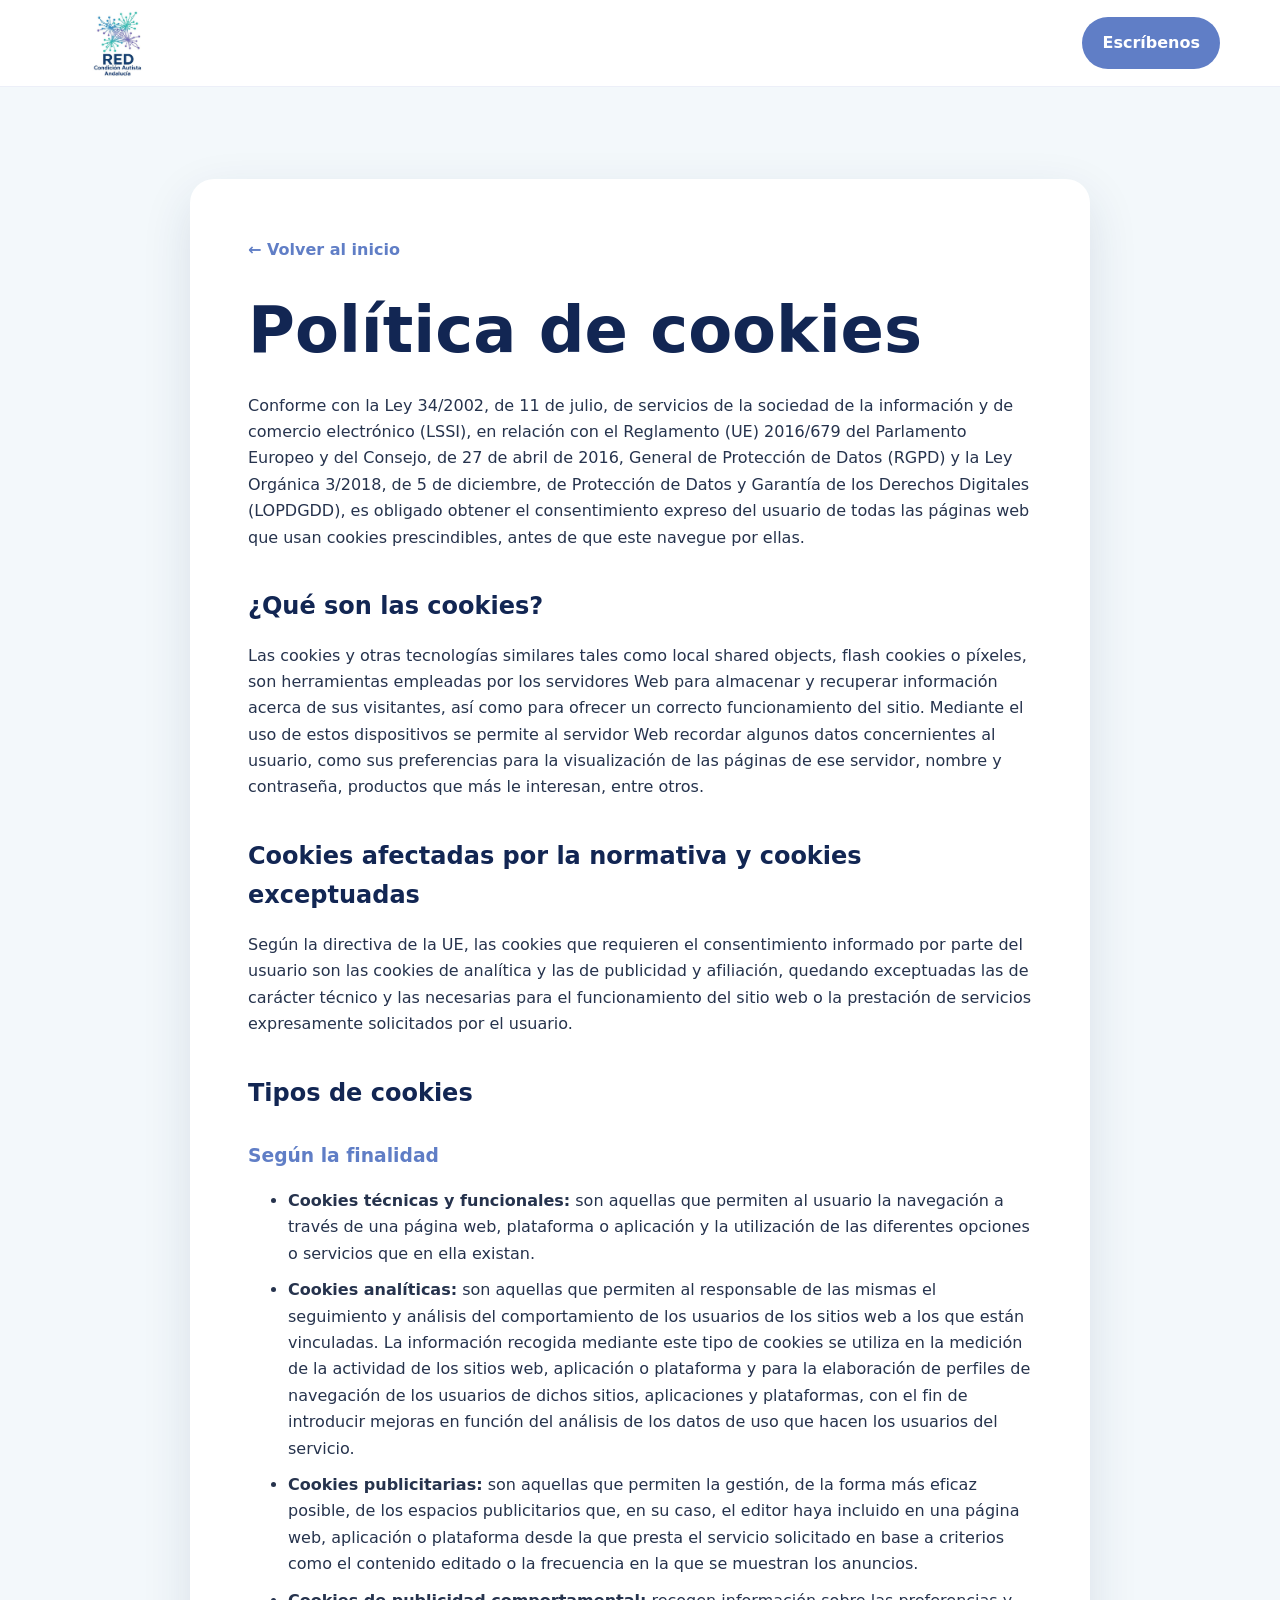
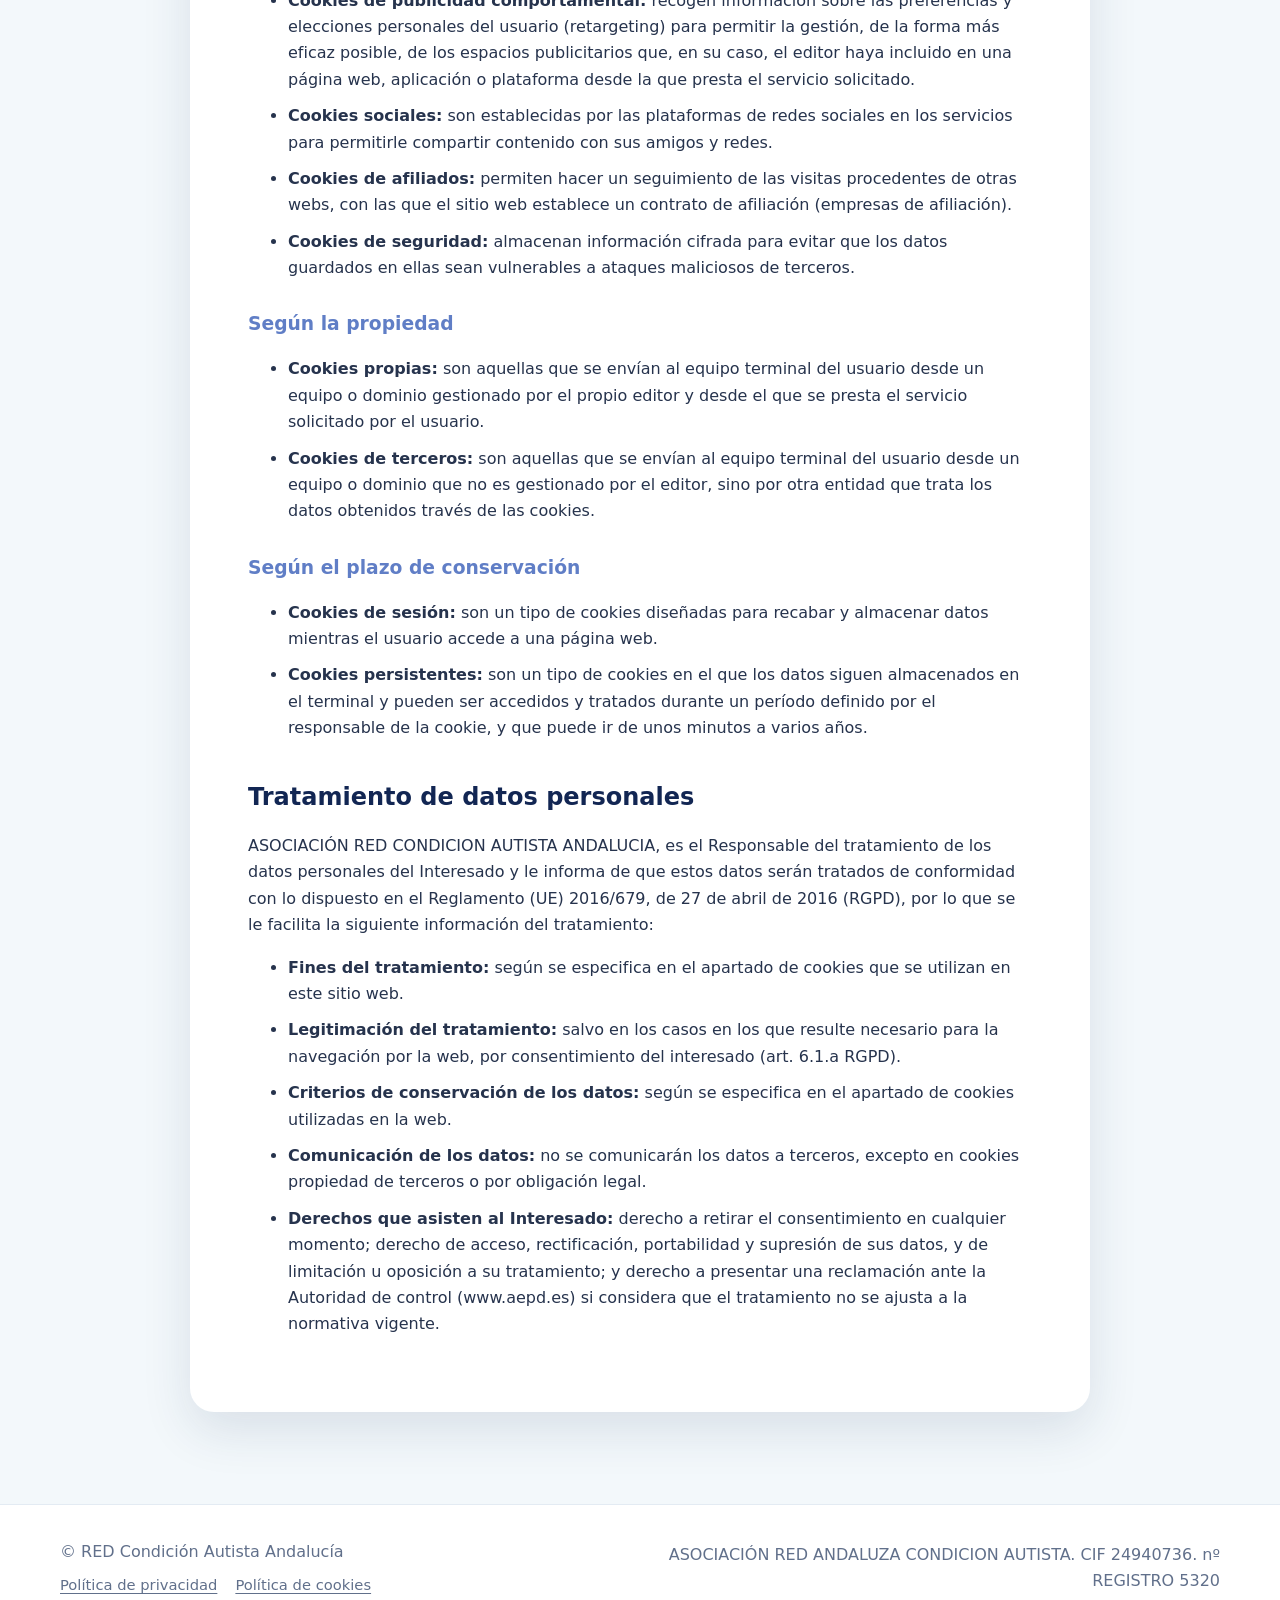
==== cookies.html @ d67e42d8 "Add privacy and cookie policies" ====
<!doctype html>
<html lang="es">
<head>
<meta charset="utf-8"><meta name="viewport" content="width=device-width,initial-scale=1">
<title>Política de cookies | RED Condición Autista Andalucía</title>
<meta name="description" content="Política de cookies de RED Condición Autista Andalucía.">
<link rel="icon" type="image/svg+xml" href="favicon.svg"><link rel="stylesheet" href="styles.css"><link rel="stylesheet" href="legal.css">
</head>
<body>
<header class="topbar"><nav class="container nav"><a class="brand" href=""><img src="assets/logo-red.jpg" alt="RED Condición Autista Andalucía"></a><a class="nav-cta" href="mailto:info@redautismoandalucia.org">Escríbenos</a></nav></header>
<main class="legal-page"><section><article class="container legal-card"><a class="back" href="">← Volver al inicio</a><h1>Política de cookies</h1>
<p>Conforme con la Ley 34/2002, de 11 de julio, de servicios de la sociedad de la información y de comercio electrónico (LSSI), en relación con el Reglamento (UE) 2016/679 del Parlamento Europeo y del Consejo, de 27 de abril de 2016, General de Protección de Datos (RGPD) y la Ley Orgánica 3/2018, de 5 de diciembre, de Protección de Datos y Garantía de los Derechos Digitales (LOPDGDD), es obligado obtener el consentimiento expreso del usuario de todas las páginas web que usan cookies prescindibles, antes de que este navegue por ellas.</p>
<h2>¿Qué son las cookies?</h2><p>Las cookies y otras tecnologías similares tales como local shared objects, flash cookies o píxeles, son herramientas empleadas por los servidores Web para almacenar y recuperar información acerca de sus visitantes, así como para ofrecer un correcto funcionamiento del sitio. Mediante el uso de estos dispositivos se permite al servidor Web recordar algunos datos concernientes al usuario, como sus preferencias para la visualización de las páginas de ese servidor, nombre y contraseña, productos que más le interesan, entre otros.</p>
<h2>Cookies afectadas por la normativa y cookies exceptuadas</h2><p>Según la directiva de la UE, las cookies que requieren el consentimiento informado por parte del usuario son las cookies de analítica y las de publicidad y afiliación, quedando exceptuadas las de carácter técnico y las necesarias para el funcionamiento del sitio web o la prestación de servicios expresamente solicitados por el usuario.</p>
<h2>Tipos de cookies</h2>
<h3>Según la finalidad</h3><ul><li><strong>Cookies técnicas y funcionales:</strong> son aquellas que permiten al usuario la navegación a través de una página web, plataforma o aplicación y la utilización de las diferentes opciones o servicios que en ella existan.</li><li><strong>Cookies analíticas:</strong> son aquellas que permiten al responsable de las mismas el seguimiento y análisis del comportamiento de los usuarios de los sitios web a los que están vinculadas. La información recogida mediante este tipo de cookies se utiliza en la medición de la actividad de los sitios web, aplicación o plataforma y para la elaboración de perfiles de navegación de los usuarios de dichos sitios, aplicaciones y plataformas, con el fin de introducir mejoras en función del análisis de los datos de uso que hacen los usuarios del servicio.</li><li><strong>Cookies publicitarias:</strong> son aquellas que permiten la gestión, de la forma más eficaz posible, de los espacios publicitarios que, en su caso, el editor haya incluido en una página web, aplicación o plataforma desde la que presta el servicio solicitado en base a criterios como el contenido editado o la frecuencia en la que se muestran los anuncios.</li><li><strong>Cookies de publicidad comportamental:</strong> recogen información sobre las preferencias y elecciones personales del usuario (retargeting) para permitir la gestión, de la forma más eficaz posible, de los espacios publicitarios que, en su caso, el editor haya incluido en una página web, aplicación o plataforma desde la que presta el servicio solicitado.</li><li><strong>Cookies sociales:</strong> son establecidas por las plataformas de redes sociales en los servicios para permitirle compartir contenido con sus amigos y redes.</li><li><strong>Cookies de afiliados:</strong> permiten hacer un seguimiento de las visitas procedentes de otras webs, con las que el sitio web establece un contrato de afiliación (empresas de afiliación).</li><li><strong>Cookies de seguridad:</strong> almacenan información cifrada para evitar que los datos guardados en ellas sean vulnerables a ataques maliciosos de terceros.</li></ul>
<h3>Según la propiedad</h3><ul><li><strong>Cookies propias:</strong> son aquellas que se envían al equipo terminal del usuario desde un equipo o dominio gestionado por el propio editor y desde el que se presta el servicio solicitado por el usuario.</li><li><strong>Cookies de terceros:</strong> son aquellas que se envían al equipo terminal del usuario desde un equipo o dominio que no es gestionado por el editor, sino por otra entidad que trata los datos obtenidos través de las cookies.</li></ul>
<h3>Según el plazo de conservación</h3><ul><li><strong>Cookies de sesión:</strong> son un tipo de cookies diseñadas para recabar y almacenar datos mientras el usuario accede a una página web.</li><li><strong>Cookies persistentes:</strong> son un tipo de cookies en el que los datos siguen almacenados en el terminal y pueden ser accedidos y tratados durante un período definido por el responsable de la cookie, y que puede ir de unos minutos a varios años.</li></ul>
<h2>Tratamiento de datos personales</h2><p>ASOCIACIÓN RED CONDICION AUTISTA ANDALUCIA, es el Responsable del tratamiento de los datos personales del Interesado y le informa de que estos datos serán tratados de conformidad con lo dispuesto en el Reglamento (UE) 2016/679, de 27 de abril de 2016 (RGPD), por lo que se le facilita la siguiente información del tratamiento:</p><ul><li><strong>Fines del tratamiento:</strong> según se especifica en el apartado de cookies que se utilizan en este sitio web.</li><li><strong>Legitimación del tratamiento:</strong> salvo en los casos en los que resulte necesario para la navegación por la web, por consentimiento del interesado (art. 6.1.a RGPD).</li><li><strong>Criterios de conservación de los datos:</strong> según se especifica en el apartado de cookies utilizadas en la web.</li><li><strong>Comunicación de los datos:</strong> no se comunicarán los datos a terceros, excepto en cookies propiedad de terceros o por obligación legal.</li><li><strong>Derechos que asisten al Interesado:</strong> derecho a retirar el consentimiento en cualquier momento; derecho de acceso, rectificación, portabilidad y supresión de sus datos, y de limitación u oposición a su tratamiento; y derecho a presentar una reclamación ante la Autoridad de control (<a href="https://www.aepd.es/" rel="noopener noreferrer">www.aepd.es</a>) si considera que el tratamiento no se ajusta a la normativa vigente.</li></ul>
</article></section></main>
<footer><div class="container footer-row"><div><span>© RED Condición Autista Andalucía</span><div class="legal-links"><a href="privacidad.html">Política de privacidad</a><a href="cookies.html">Política de cookies</a></div></div><span>ASOCIACIÓN RED ANDALUZA CONDICION AUTISTA. CIF 24940736. nº REGISTRO 5320</span></div></footer>
</body></html>
---- styles.css ----
:root{--aqua:#6FB5BA;--blue:#607EC6;--navy:#122653;--ink:#26334d;--soft:#f3f8fb;--white:#fff;--radius:24px;--shadow:0 18px 50px rgba(25,51,91,.12)}*{box-sizing:border-box}html{scroll-behavior:smooth}body{margin:0;font-family:Inter,ui-sans-serif,system-ui,-apple-system,"Segoe UI",sans-serif;color:var(--ink);background:#fff;line-height:1.65;font-size:16px}a{color:inherit;text-decoration:none}img{max-width:100%;display:block}.container{width:min(1160px,calc(100% - 40px));margin:auto}.topbar{position:sticky;top:0;z-index:20;background:rgba(255,255,255,.94);backdrop-filter:blur(14px);border-bottom:1px solid rgba(96,126,198,.12)}.nav{height:86px;display:flex;align-items:center;justify-content:space-between;gap:24px}.brand img{width:116px;height:72px;object-fit:contain}.navlinks{display:flex;gap:28px;align-items:center;font-weight:700;color:var(--navy)}.navlinks a:hover,.navlinks a:focus{color:var(--blue)}.nav-cta,.btn{display:inline-flex;align-items:center;justify-content:center;border-radius:999px;padding:13px 20px;background:var(--blue);color:#fff;font-weight:800;transition:.2s}.nav-cta:hover,.btn:hover{transform:translateY(-2px);box-shadow:0 10px 25px rgba(96,126,198,.28)}.menu{display:none;border:0;background:var(--soft);width:44px;height:44px;border-radius:50%;font-size:22px;color:var(--navy)}.hero{overflow:hidden;position:relative;padding:88px 0 92px;background:linear-gradient(135deg,#f8fcfd 0%,#eef4fb 100%)}.hero:after{content:"";position:absolute;width:460px;height:460px;border-radius:50%;right:-110px;top:-150px;background:linear-gradient(145deg,rgba(111,181,186,.38),rgba(96,126,198,.28))}.hero-grid{position:relative;z-index:1;display:grid;grid-template-columns:1.2fr .8fr;align-items:center;gap:60px}.eyebrow{display:inline-flex;align-items:center;gap:10px;font-size:.82rem;font-weight:900;letter-spacing:.12em;text-transform:uppercase;color:var(--blue)}.eyebrow:before{content:"";width:34px;height:3px;background:var(--aqua);border-radius:4px}.hero h1{margin:18px 0 20px;color:var(--navy);font-size:clamp(3rem,7vw,6.5rem);line-height:.94;letter-spacing:-.055em;max-width:850px}.hero h1 span{display:block;color:var(--blue)}.lead{font-size:1.22rem;max-width:660px;margin:0 0 30px;color:#455574}.hero-card{position:relative;border-radius:40px;background:#fff;padding:54px;box-shadow:var(--shadow);display:grid;place-items:center}.hero-card img{width:310px}.node{position:absolute;border-radius:50%;background:var(--aqua);box-shadow:0 0 0 12px rgba(111,181,186,.13)}.node.n1{width:22px;height:22px;left:-10px;top:28%}.node.n2{width:16px;height:16px;right:12%;bottom:-8px;background:var(--blue)}section{padding:92px 0}.section-title{display:flex;justify-content:space-between;align-items:end;gap:30px;margin-bottom:38px}.section-title h2{font-size:clamp(2.2rem,4vw,3.7rem);line-height:1.05;letter-spacing:-.04em;color:var(--navy);margin:8px 0 0}.section-title p{max-width:480px;margin:0;color:#60708d}.programs{background:#fff}.grid{display:grid;grid-template-columns:repeat(2,1fr);gap:20px}.program{min-height:260px;padding:30px;border:1px solid #dfe8f2;border-radius:var(--radius);display:flex;flex-direction:column;justify-content:space-between;transition:.25s;background:#fff}.program:hover{transform:translateY(-5px);box-shadow:var(--shadow);border-color:transparent}.program:nth-child(3n+2){background:var(--soft)}.num{font-size:.78rem;letter-spacing:.14em;font-weight:900;color:var(--blue)}.program h3{font-size:1.48rem;line-height:1.2;color:var(--navy);margin:20px 0}.program p{margin:0;color:#60708d}.arrow{margin-top:26px;color:var(--blue);font-weight:900}.approach{background:var(--navy);color:#fff;position:relative;overflow:hidden}.approach:before{content:"";position:absolute;inset:auto -80px -220px auto;width:520px;height:520px;border:2px solid rgba(111,181,186,.25);border-radius:50%}.approach-grid{display:grid;grid-template-columns:.85fr 1.15fr;gap:70px;align-items:center}.approach h2{font-size:clamp(2.4rem,4vw,4rem);line-height:1.05;margin:10px 0 20px}.approach p{color:#d8e2f4;font-size:1.1rem}.values{display:grid;grid-template-columns:repeat(2,1fr);gap:14px}.value{padding:22px;border-radius:18px;background:rgba(255,255,255,.08);border:1px solid rgba(255,255,255,.12)}.value b{display:block;color:#9fe0df;margin-bottom:6px}.contact{padding:78px 0}.contact-card{background:linear-gradient(135deg,var(--aqua),var(--blue));border-radius:34px;padding:54px;color:white;display:flex;align-items:center;justify-content:space-between;gap:40px}.contact-card h2{font-size:clamp(2rem,4vw,3.4rem);line-height:1.05;margin:0 0 12px}.contact-card p{margin:0}.contact-card .btn{background:#fff;color:var(--navy)}footer{border-top:1px solid #e3ebf3;padding:34px 0;color:#61708b}.footer-row{display:flex;justify-content:space-between;gap:20px;align-items:center}.detail-hero{padding:80px 0 58px;background:linear-gradient(135deg,#f5fbfb,#eef2fb)}.back{display:inline-flex;gap:8px;align-items:center;font-weight:800;color:var(--blue);margin-bottom:34px}.detail-number{font-weight:900;letter-spacing:.16em;color:var(--aqua)}.detail-hero h1{font-size:clamp(2.6rem,6vw,5rem);line-height:1.02;letter-spacing:-.045em;color:var(--navy);max-width:940px;margin:12px 0 18px}.detail-hero .intro{font-size:1.2rem;max-width:750px}.detail-body{padding:65px 0 92px}.content{max-width:860px}.content h2{font-size:1.7rem;color:var(--navy);margin:38px 0 12px}.content p{margin:0 0 20px}.content ul{padding:0;list-style:none;display:grid;gap:13px}.content li{padding:18px 20px 18px 52px;background:var(--soft);border-radius:15px;position:relative}.content li:before{content:"";position:absolute;left:21px;top:27px;width:12px;height:12px;border-radius:50%;background:linear-gradient(135deg,var(--aqua),var(--blue))}.price{display:inline-block;margin-top:6px;font-weight:800;color:var(--blue)}@media(max-width:800px){.nav{height:74px}.brand img{width:92px;height:58px}.menu{display:block}.navlinks{display:none;position:absolute;left:20px;right:20px;top:74px;background:#fff;box-shadow:var(--shadow);border-radius:18px;padding:20px;flex-direction:column;align-items:flex-start}.navlinks.open{display:flex}.nav-cta{display:none}.hero{padding:62px 0}.hero-grid,.approach-grid{grid-template-columns:1fr}.hero-card{padding:34px}.hero-card img{width:230px}.grid{grid-template-columns:1fr}.section-title,.contact-card,.footer-row{align-items:flex-start;flex-direction:column}.values{grid-template-columns:1fr}section{padding:68px 0}.contact-card{padding:34px}.detail-hero{padding:54px 0 42px}}
---- legal.css ----
.contact-details {
  display: flex;
  flex-wrap: wrap;
  gap: 8px 22px;
  margin-top: 14px;
  font-weight: 750;
}
.contact-details a,
.legal-links a {
  text-decoration: underline;
  text-underline-offset: 3px;
}
.legal-links {
  display: flex;
  flex-wrap: wrap;
  gap: 8px 18px;
  margin-top: 8px;
  font-size: .92rem;
}
.footer-row > span {
  max-width: 580px;
  text-align: right;
}
.legal-page { background: var(--soft); }
.legal-card {
  max-width: 900px;
  background: #fff;
  border-radius: var(--radius);
  box-shadow: var(--shadow);
  padding: clamp(28px, 5vw, 58px);
}
.legal-card h1 {
  color: var(--navy);
  font-size: clamp(2.3rem, 5vw, 4.2rem);
  line-height: 1.05;
  margin: 0 0 28px;
}
.legal-card h2 { color: var(--navy); margin: 36px 0 12px; }
.legal-card h3 { color: var(--blue); margin: 28px 0 10px; }
.legal-card li { margin-bottom: 10px; }
.legal-contact { padding: 18px 20px; background: var(--soft); border-radius: 15px; }
@media (max-width: 800px) {
  .footer-row > span { text-align: left; }
}
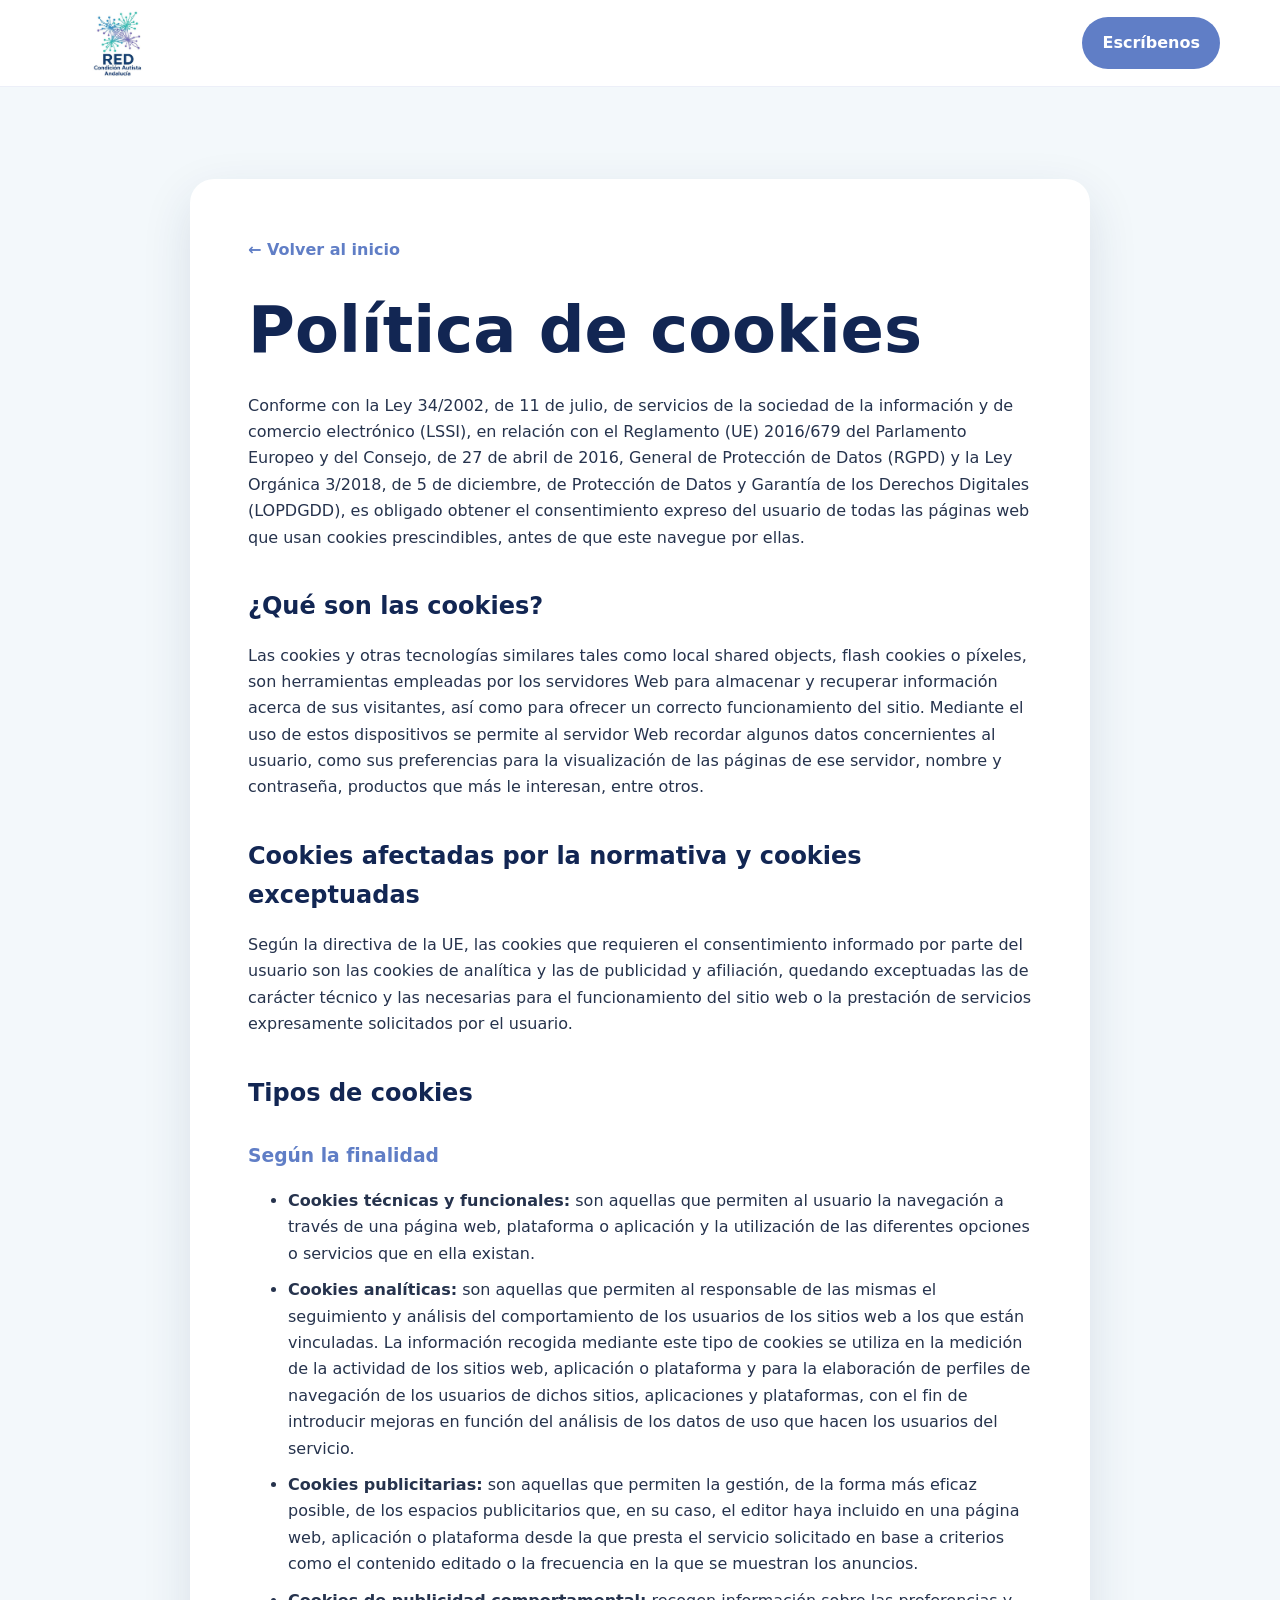
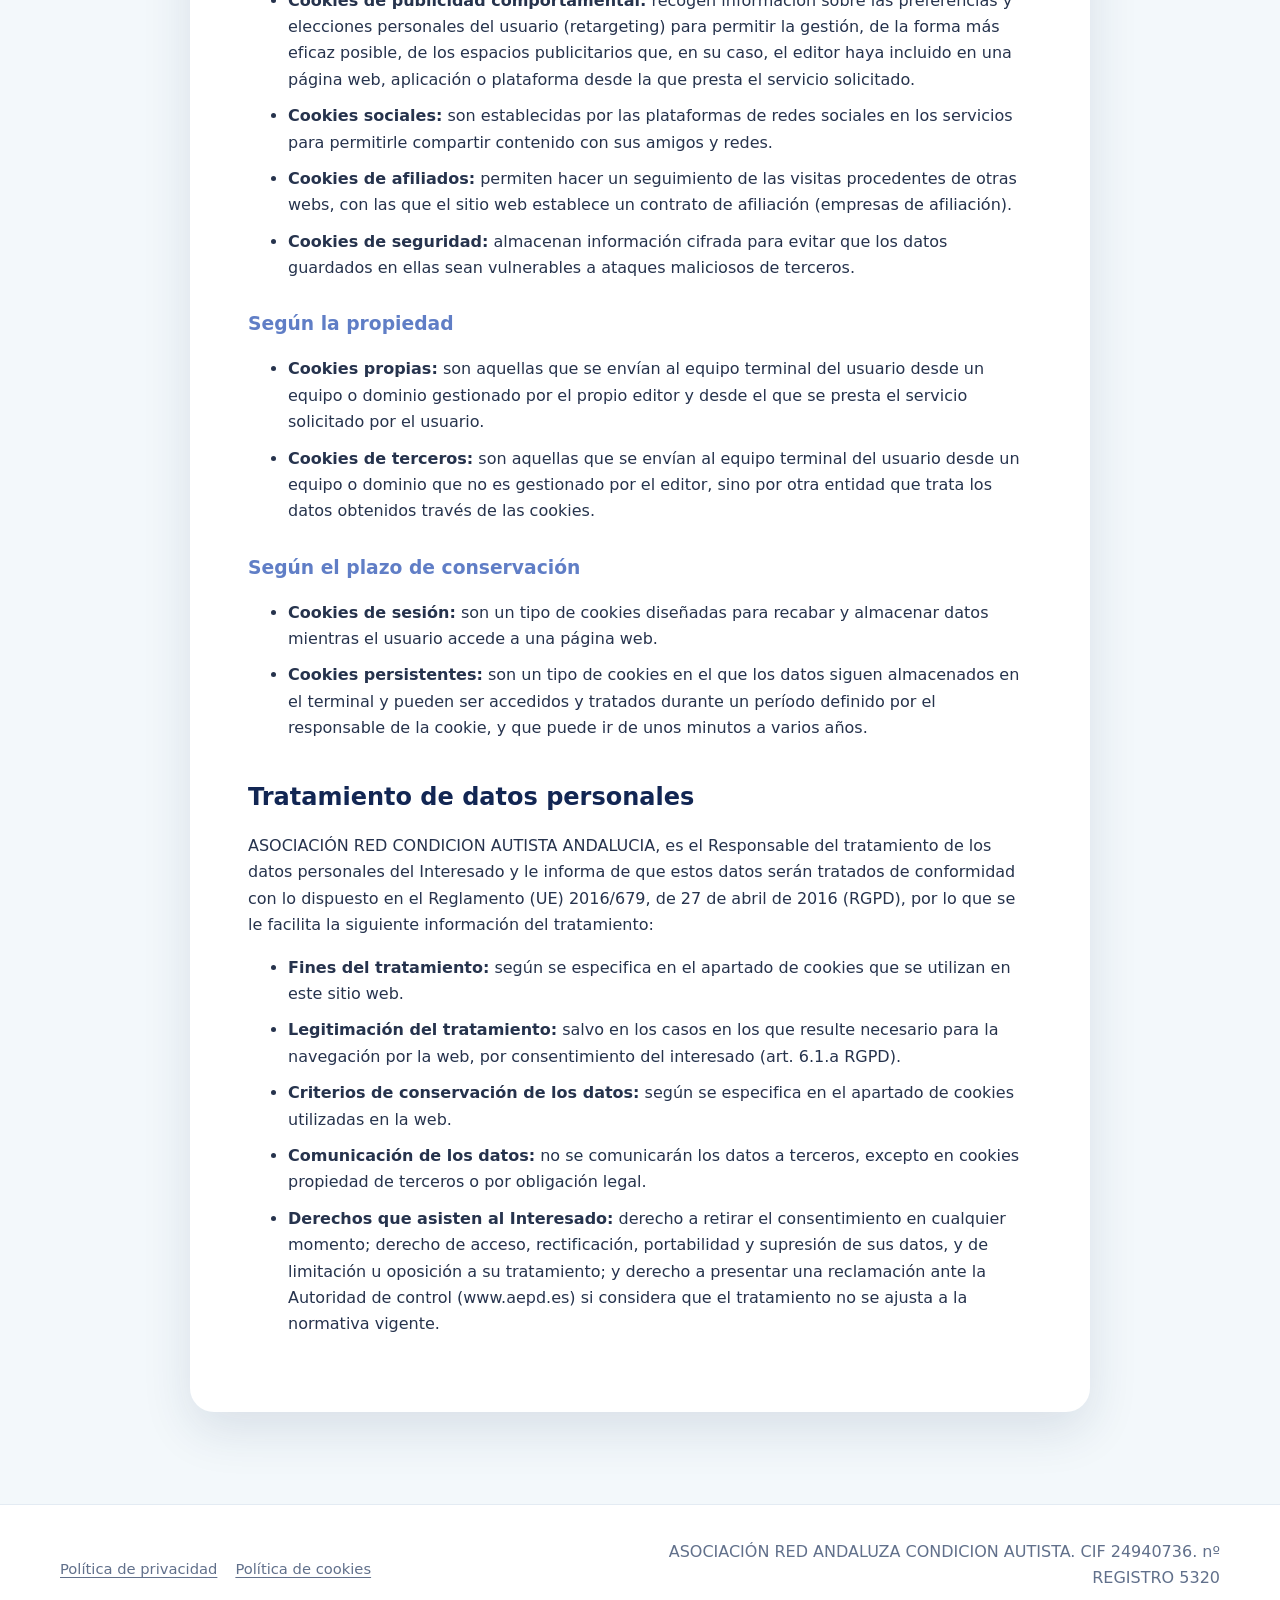
==== commit 2c166ae2: "Fix footer and legal page navigation" ====
--- a/cookies.html
+++ b/cookies.html
@@ -8,7 +8,7 @@
 </head>
 <body>
 <header class="topbar"><nav class="container nav"><a class="brand" href=""><img src="assets/logo-red.jpg" alt="RED Condición Autista Andalucía"></a><a class="nav-cta" href="mailto:info@redautismoandalucia.org">Escríbenos</a></nav></header>
-<main class="legal-page"><section><article class="container legal-card"><a class="back" href="">← Volver al inicio</a><h1>Política de cookies</h1>
+<main class="legal-page"><section><article class="container legal-card"><a class="back" href="index.html">← Volver al inicio</a><h1>Política de cookies</h1>
 <p>Conforme con la Ley 34/2002, de 11 de julio, de servicios de la sociedad de la información y de comercio electrónico (LSSI), en relación con el Reglamento (UE) 2016/679 del Parlamento Europeo y del Consejo, de 27 de abril de 2016, General de Protección de Datos (RGPD) y la Ley Orgánica 3/2018, de 5 de diciembre, de Protección de Datos y Garantía de los Derechos Digitales (LOPDGDD), es obligado obtener el consentimiento expreso del usuario de todas las páginas web que usan cookies prescindibles, antes de que este navegue por ellas.</p>
 <h2>¿Qué son las cookies?</h2><p>Las cookies y otras tecnologías similares tales como local shared objects, flash cookies o píxeles, son herramientas empleadas por los servidores Web para almacenar y recuperar información acerca de sus visitantes, así como para ofrecer un correcto funcionamiento del sitio. Mediante el uso de estos dispositivos se permite al servidor Web recordar algunos datos concernientes al usuario, como sus preferencias para la visualización de las páginas de ese servidor, nombre y contraseña, productos que más le interesan, entre otros.</p>
 <h2>Cookies afectadas por la normativa y cookies exceptuadas</h2><p>Según la directiva de la UE, las cookies que requieren el consentimiento informado por parte del usuario son las cookies de analítica y las de publicidad y afiliación, quedando exceptuadas las de carácter técnico y las necesarias para el funcionamiento del sitio web o la prestación de servicios expresamente solicitados por el usuario.</p>
@@ -18,5 +18,5 @@
 <h3>Según el plazo de conservación</h3><ul><li><strong>Cookies de sesión:</strong> son un tipo de cookies diseñadas para recabar y almacenar datos mientras el usuario accede a una página web.</li><li><strong>Cookies persistentes:</strong> son un tipo de cookies en el que los datos siguen almacenados en el terminal y pueden ser accedidos y tratados durante un período definido por el responsable de la cookie, y que puede ir de unos minutos a varios años.</li></ul>
 <h2>Tratamiento de datos personales</h2><p>ASOCIACIÓN RED CONDICION AUTISTA ANDALUCIA, es el Responsable del tratamiento de los datos personales del Interesado y le informa de que estos datos serán tratados de conformidad con lo dispuesto en el Reglamento (UE) 2016/679, de 27 de abril de 2016 (RGPD), por lo que se le facilita la siguiente información del tratamiento:</p><ul><li><strong>Fines del tratamiento:</strong> según se especifica en el apartado de cookies que se utilizan en este sitio web.</li><li><strong>Legitimación del tratamiento:</strong> salvo en los casos en los que resulte necesario para la navegación por la web, por consentimiento del interesado (art. 6.1.a RGPD).</li><li><strong>Criterios de conservación de los datos:</strong> según se especifica en el apartado de cookies utilizadas en la web.</li><li><strong>Comunicación de los datos:</strong> no se comunicarán los datos a terceros, excepto en cookies propiedad de terceros o por obligación legal.</li><li><strong>Derechos que asisten al Interesado:</strong> derecho a retirar el consentimiento en cualquier momento; derecho de acceso, rectificación, portabilidad y supresión de sus datos, y de limitación u oposición a su tratamiento; y derecho a presentar una reclamación ante la Autoridad de control (<a href="https://www.aepd.es/" rel="noopener noreferrer">www.aepd.es</a>) si considera que el tratamiento no se ajusta a la normativa vigente.</li></ul>
 </article></section></main>
-<footer><div class="container footer-row"><div><span>© RED Condición Autista Andalucía</span><div class="legal-links"><a href="privacidad.html">Política de privacidad</a><a href="cookies.html">Política de cookies</a></div></div><span>ASOCIACIÓN RED ANDALUZA CONDICION AUTISTA. CIF 24940736. nº REGISTRO 5320</span></div></footer>
+<footer><div class="container footer-row"><div class="legal-links"><a href="privacidad.html">Política de privacidad</a><a href="cookies.html">Política de cookies</a></div><span>ASOCIACIÓN RED ANDALUZA CONDICION AUTISTA. CIF 24940736. nº REGISTRO 5320</span></div></footer>
 </body></html>
